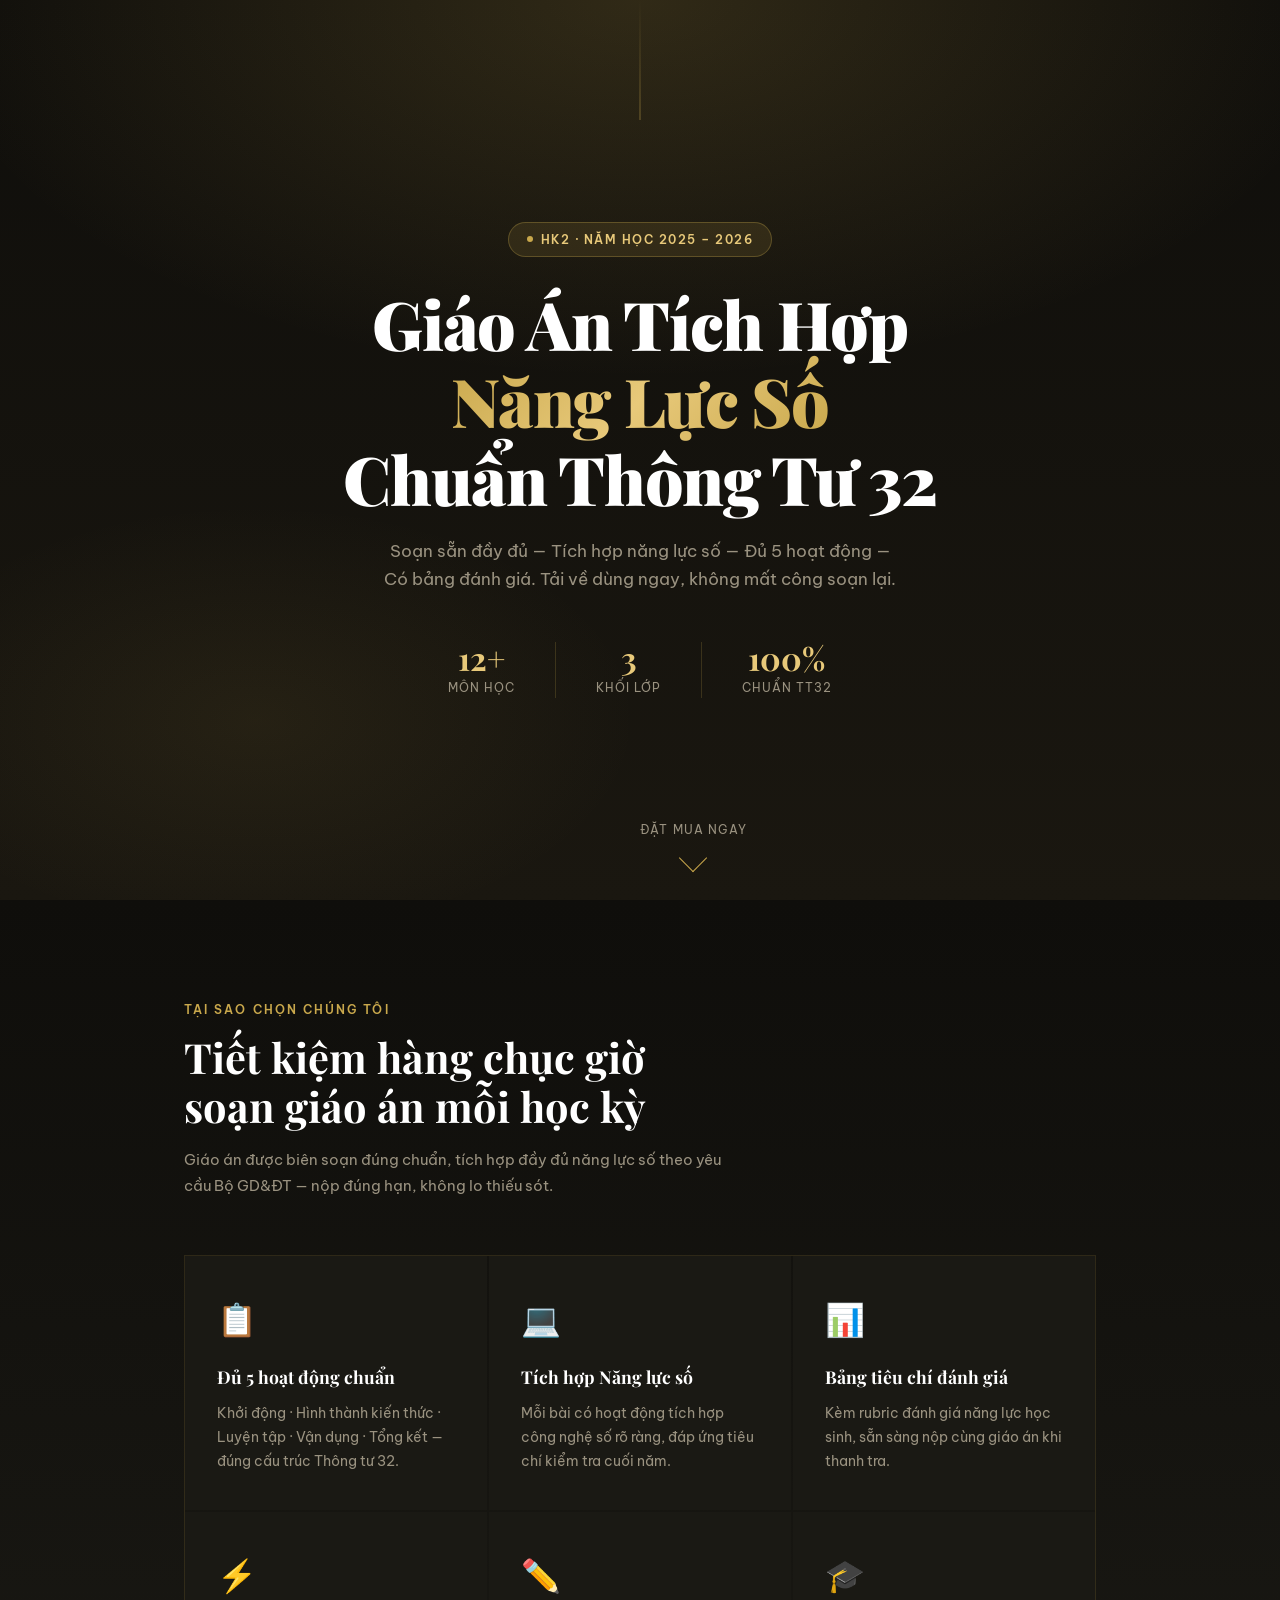
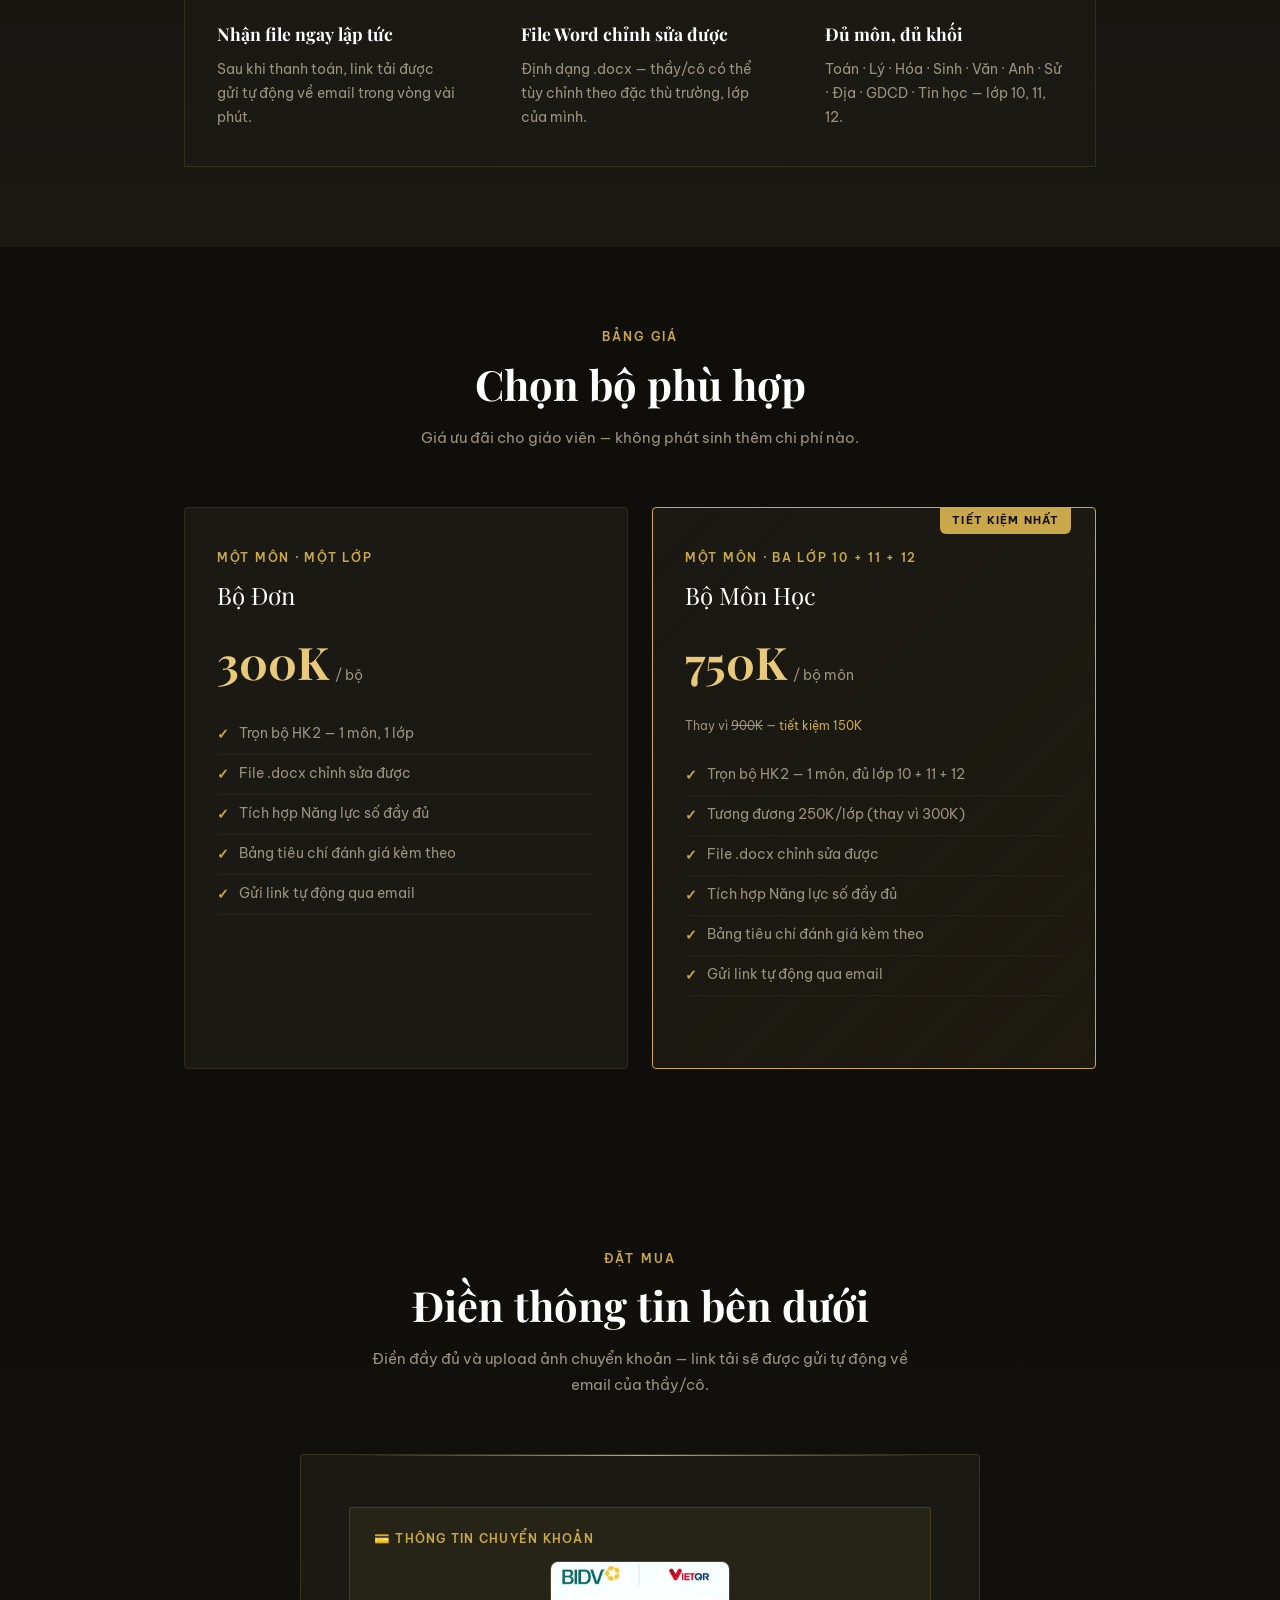
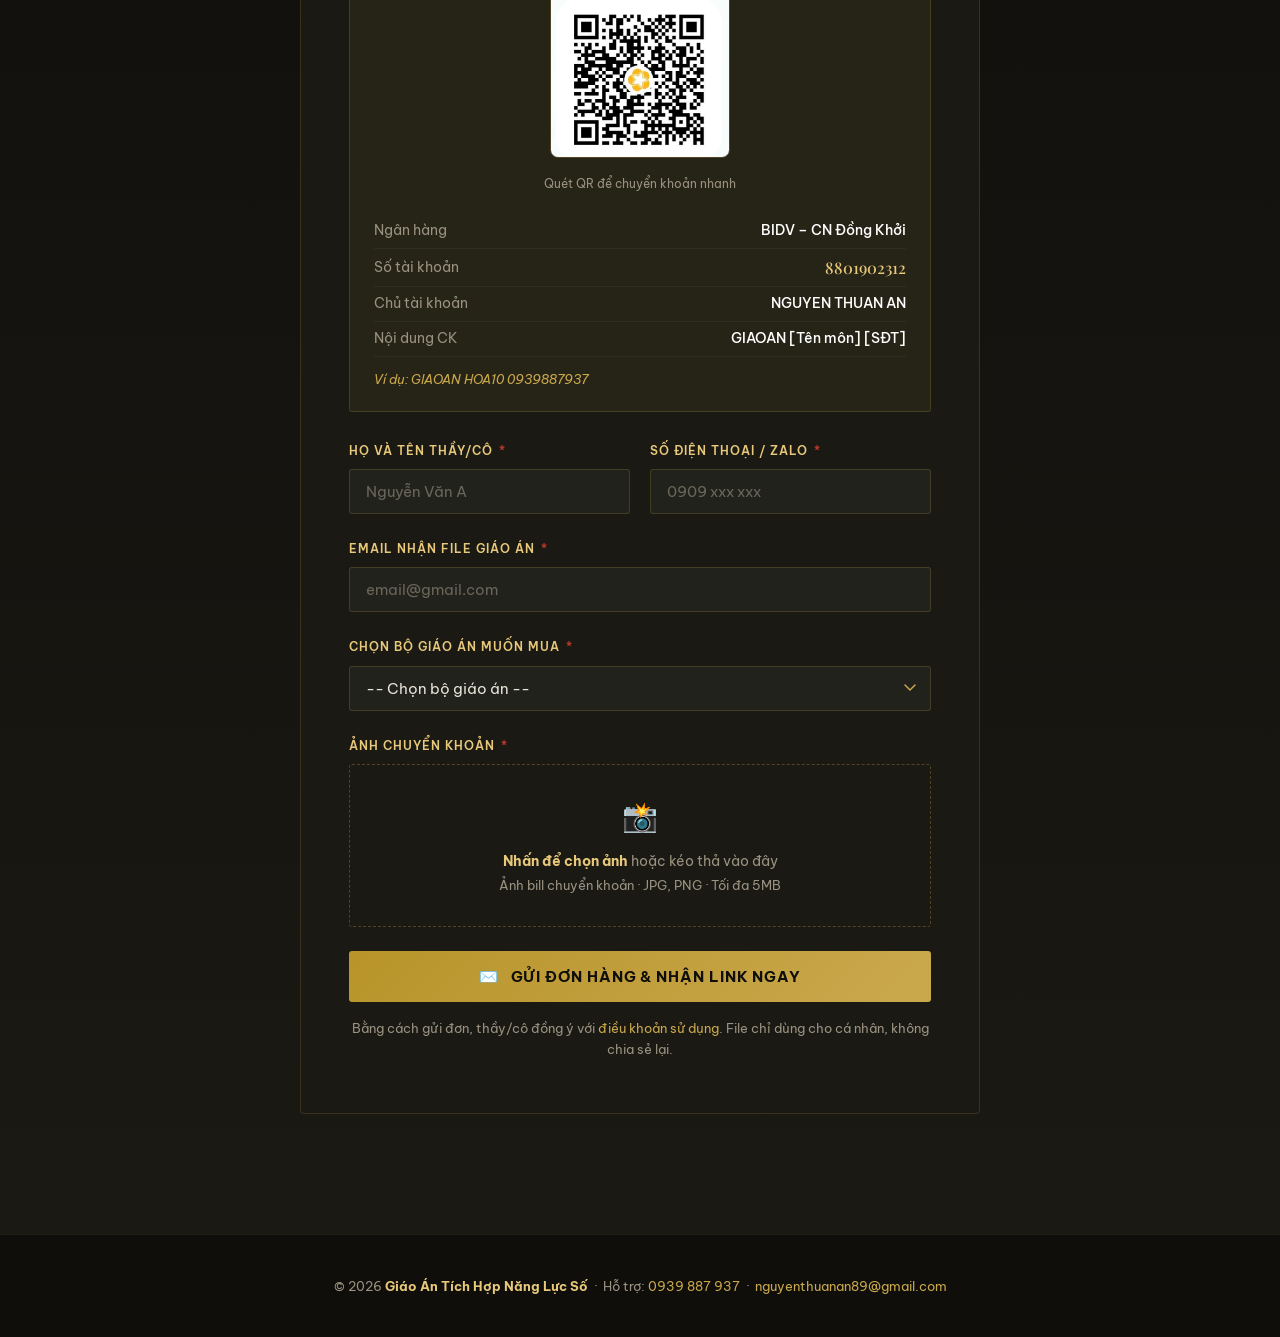
==== landing-giao-an.html @ 075bd404 "Add files via upload" ====
<!DOCTYPE html>
<html lang="vi">
<head>
<meta charset="UTF-8"/>
<meta name="viewport" content="width=device-width, initial-scale=1.0"/>
<title>Giáo Án Tích Hợp Năng Lực Số HK2 2025–2026</title>
<link href="https://fonts.googleapis.com/css2?family=Playfair+Display:wght@700;900&family=Be+Vietnam+Pro:wght@300;400;500;600&display=swap" rel="stylesheet"/>
<style>
  :root {
    --gold: #c9a84c;
    --gold-light: #e8c97a;
    --gold-pale: #f5e9c8;
    --dark: #0f0e0b;
    --dark2: #1a1914;
    --dark3: #242318;
    --text: #e8e4d8;
    --text-muted: #9a9280;
    --red: #c0392b;
    --green: #27ae60;
  }

  *, *::before, *::after { box-sizing: border-box; margin: 0; padding: 0; }

  html { scroll-behavior: smooth; }

  body {
    background: var(--dark);
    color: var(--text);
    font-family: 'Be Vietnam Pro', sans-serif;
    font-weight: 400;
    line-height: 1.7;
    overflow-x: hidden;
  }

  /* ── NOISE TEXTURE OVERLAY ── */
  body::before {
    content: '';
    position: fixed;
    inset: 0;
    background-image: url("data:image/svg+xml,%3Csvg viewBox='0 0 200 200' xmlns='http://www.w3.org/2000/svg'%3E%3Cfilter id='n'%3E%3CfeTurbulence type='fractalNoise' baseFrequency='0.9' numOctaves='4' stitchTiles='stitch'/%3E%3C/filter%3E%3Crect width='100%25' height='100%25' filter='url(%23n)' opacity='0.04'/%3E%3C/svg%3E");
    pointer-events: none;
    z-index: 0;
    opacity: 0.4;
  }

  /* ── HERO ── */
  .hero {
    position: relative;
    min-height: 100vh;
    display: flex;
    flex-direction: column;
    align-items: center;
    justify-content: center;
    text-align: center;
    padding: 80px 24px 60px;
    overflow: hidden;
  }

  .hero-bg {
    position: absolute;
    inset: 0;
    background:
      radial-gradient(ellipse 80% 60% at 50% 0%, rgba(201,168,76,0.18) 0%, transparent 70%),
      radial-gradient(ellipse 50% 40% at 20% 80%, rgba(201,168,76,0.08) 0%, transparent 60%),
      linear-gradient(180deg, #0f0e0b 0%, #1a1710 100%);
    z-index: 0;
  }

  .hero-deco {
    position: absolute;
    top: 0; left: 50%;
    transform: translateX(-50%);
    width: 1px;
    height: 120px;
    background: linear-gradient(180deg, transparent, var(--gold));
    opacity: 0.5;
  }

  .badge {
    position: relative;
    z-index: 1;
    display: inline-flex;
    align-items: center;
    gap: 8px;
    background: rgba(201,168,76,0.12);
    border: 1px solid rgba(201,168,76,0.3);
    border-radius: 100px;
    padding: 6px 18px;
    font-size: 0.78rem;
    font-weight: 600;
    letter-spacing: 0.12em;
    text-transform: uppercase;
    color: var(--gold-light);
    margin-bottom: 28px;
    animation: fadeUp 0.8s ease both;
  }

  .badge::before {
    content: '';
    width: 6px; height: 6px;
    background: var(--gold);
    border-radius: 50%;
    animation: pulse 2s infinite;
  }

  @keyframes pulse {
    0%,100% { opacity: 1; transform: scale(1); }
    50% { opacity: 0.4; transform: scale(1.4); }
  }

  .hero h1 {
    position: relative;
    z-index: 1;
    font-family: 'Playfair Display', serif;
    font-size: clamp(2.4rem, 6vw, 4.2rem);
    font-weight: 900;
    line-height: 1.15;
    letter-spacing: -0.02em;
    color: #fff;
    max-width: 780px;
    animation: fadeUp 0.8s 0.15s ease both;
  }

  .hero h1 span {
    background: linear-gradient(135deg, var(--gold) 0%, var(--gold-light) 50%, var(--gold) 100%);
    -webkit-background-clip: text;
    -webkit-text-fill-color: transparent;
    background-clip: text;
  }

  .hero-sub {
    position: relative;
    z-index: 1;
    font-size: 1.05rem;
    color: var(--text-muted);
    max-width: 520px;
    margin: 20px auto 0;
    animation: fadeUp 0.8s 0.3s ease both;
  }

  .hero-stats {
    position: relative;
    z-index: 1;
    display: flex;
    gap: 40px;
    margin-top: 48px;
    animation: fadeUp 0.8s 0.45s ease both;
  }

  .stat { text-align: center; }
  .stat-num {
    font-family: 'Playfair Display', serif;
    font-size: 2rem;
    font-weight: 700;
    color: var(--gold-light);
    line-height: 1;
  }
  .stat-label {
    font-size: 0.75rem;
    color: var(--text-muted);
    letter-spacing: 0.08em;
    text-transform: uppercase;
    margin-top: 4px;
  }

  .stat-divider {
    width: 1px;
    background: rgba(201,168,76,0.2);
    align-self: stretch;
  }

  .scroll-hint {
    position: absolute;
    z-index: 1;
    bottom: 32px;
    left: 50%;
    transform: translateX(-50%);
    display: flex;
    flex-direction: column;
    align-items: center;
    gap: 8px;
    color: var(--text-muted);
    font-size: 0.72rem;
    letter-spacing: 0.1em;
    text-transform: uppercase;
    animation: fadeUp 1s 0.9s ease both;
  }

  .scroll-arrow {
    width: 20px; height: 20px;
    border-right: 1px solid var(--gold);
    border-bottom: 1px solid var(--gold);
    transform: rotate(45deg);
    animation: bounce 1.5s infinite;
  }

  @keyframes bounce {
    0%,100% { transform: rotate(45deg) translateY(0); }
    50% { transform: rotate(45deg) translateY(5px); }
  }

  /* ── SECTION BASE ── */
  section { position: relative; z-index: 1; }

  .container {
    max-width: 960px;
    margin: 0 auto;
    padding: 0 24px;
  }

  .section-label {
    font-size: 0.72rem;
    font-weight: 600;
    letter-spacing: 0.18em;
    text-transform: uppercase;
    color: var(--gold);
    margin-bottom: 12px;
  }

  .section-title {
    font-family: 'Playfair Display', serif;
    font-size: clamp(1.8rem, 4vw, 2.6rem);
    font-weight: 700;
    line-height: 1.2;
    color: #fff;
    margin-bottom: 16px;
  }

  .section-desc {
    color: var(--text-muted);
    max-width: 540px;
    font-size: 0.95rem;
  }

  /* ── WHY ── */
  .why {
    padding: 100px 0 80px;
    background: linear-gradient(180deg, var(--dark) 0%, var(--dark2) 100%);
  }

  .why-grid {
    display: grid;
    grid-template-columns: repeat(auto-fit, minmax(260px, 1fr));
    gap: 2px;
    margin-top: 56px;
    border: 1px solid rgba(201,168,76,0.15);
  }

  .why-card {
    background: var(--dark2);
    padding: 36px 32px;
    transition: background 0.3s;
    position: relative;
    overflow: hidden;
  }

  .why-card::after {
    content: '';
    position: absolute;
    bottom: 0; left: 0; right: 0;
    height: 2px;
    background: linear-gradient(90deg, transparent, var(--gold), transparent);
    transform: scaleX(0);
    transition: transform 0.4s;
  }

  .why-card:hover { background: var(--dark3); }
  .why-card:hover::after { transform: scaleX(1); }

  .why-icon {
    font-size: 2rem;
    margin-bottom: 16px;
    display: block;
  }

  .why-card h3 {
    font-family: 'Playfair Display', serif;
    font-size: 1.1rem;
    color: #fff;
    margin-bottom: 10px;
  }

  .why-card p {
    font-size: 0.88rem;
    color: var(--text-muted);
    line-height: 1.7;
  }

  /* ── PRICING ── */
  .pricing {
    padding: 80px 0 100px;
  }

  .pricing-grid {
    display: grid;
    grid-template-columns: repeat(auto-fit, minmax(280px, 1fr));
    gap: 24px;
    margin-top: 56px;
  }

  .price-card {
    background: var(--dark2);
    border: 1px solid rgba(201,168,76,0.12);
    border-radius: 4px;
    padding: 40px 32px;
    position: relative;
    transition: transform 0.3s, border-color 0.3s;
  }

  .price-card:hover {
    transform: translateY(-6px);
    border-color: rgba(201,168,76,0.4);
  }

  .price-card.featured {
    border-color: var(--gold);
    background: linear-gradient(135deg, var(--dark2) 0%, rgba(201,168,76,0.08) 100%);
  }

  .featured-tag {
    position: absolute;
    top: -1px; right: 24px;
    background: var(--gold);
    color: var(--dark);
    font-size: 0.7rem;
    font-weight: 700;
    letter-spacing: 0.1em;
    text-transform: uppercase;
    padding: 4px 12px;
    border-radius: 0 0 6px 6px;
  }

  .price-subject {
    font-size: 0.72rem;
    font-weight: 600;
    letter-spacing: 0.15em;
    text-transform: uppercase;
    color: var(--gold);
    margin-bottom: 8px;
  }

  .price-name {
    font-family: 'Playfair Display', serif;
    font-size: 1.5rem;
    color: #fff;
    margin-bottom: 24px;
  }

  .price-amount {
    display: flex;
    align-items: baseline;
    gap: 6px;
    margin-bottom: 28px;
  }

  .price-num {
    font-family: 'Playfair Display', serif;
    font-size: 2.8rem;
    font-weight: 700;
    color: var(--gold-light);
    line-height: 1;
  }

  .price-unit {
    font-size: 0.85rem;
    color: var(--text-muted);
  }

  .price-features {
    list-style: none;
    margin-bottom: 32px;
  }

  .price-features li {
    display: flex;
    align-items: flex-start;
    gap: 10px;
    font-size: 0.88rem;
    color: var(--text-muted);
    padding: 7px 0;
    border-bottom: 1px solid rgba(255,255,255,0.04);
  }

  .price-features li::before {
    content: '✓';
    color: var(--gold);
    font-weight: 700;
    flex-shrink: 0;
    margin-top: 1px;
  }

  /* ── FORM SECTION ── */
  .form-section {
    padding: 80px 0 120px;
    background: linear-gradient(180deg, var(--dark) 0%, var(--dark2) 100%);
  }

  .form-wrap {
    max-width: 680px;
    margin: 56px auto 0;
    background: var(--dark2);
    border: 1px solid rgba(201,168,76,0.18);
    border-radius: 4px;
    padding: 52px 48px;
    position: relative;
  }

  .form-wrap::before {
    content: '';
    position: absolute;
    top: 0; left: 48px; right: 48px;
    height: 1px;
    background: linear-gradient(90deg, transparent, var(--gold), transparent);
  }

  .form-row {
    display: grid;
    grid-template-columns: 1fr 1fr;
    gap: 20px;
  }

  .form-group {
    margin-bottom: 24px;
  }

  .form-group.full { grid-column: 1 / -1; }

  label {
    display: block;
    font-size: 0.78rem;
    font-weight: 600;
    letter-spacing: 0.08em;
    text-transform: uppercase;
    color: var(--gold-light);
    margin-bottom: 8px;
  }

  label span {
    color: var(--red);
    margin-left: 2px;
  }

  input, select, textarea {
    width: 100%;
    background: rgba(255,255,255,0.04);
    border: 1px solid rgba(201,168,76,0.2);
    border-radius: 3px;
    padding: 12px 16px;
    color: var(--text);
    font-family: 'Be Vietnam Pro', sans-serif;
    font-size: 0.92rem;
    transition: border-color 0.25s, background 0.25s;
    outline: none;
    -webkit-appearance: none;
  }

  input:focus, select:focus, textarea:focus {
    border-color: var(--gold);
    background: rgba(201,168,76,0.05);
  }

  input::placeholder, textarea::placeholder {
    color: var(--text-muted);
    opacity: 0.6;
  }

  select {
    cursor: pointer;
    background-image: url("data:image/svg+xml,%3Csvg xmlns='http://www.w3.org/2000/svg' width='12' height='8' viewBox='0 0 12 8'%3E%3Cpath d='M1 1l5 5 5-5' stroke='%23c9a84c' stroke-width='1.5' fill='none' stroke-linecap='round'/%3E%3C/svg%3E");
    background-repeat: no-repeat;
    background-position: right 14px center;
    padding-right: 40px;
  }

  select option {
    background: var(--dark2);
    color: var(--text);
  }

  /* Upload area */
  .upload-area {
    border: 1px dashed rgba(201,168,76,0.3);
    border-radius: 3px;
    padding: 28px 20px;
    text-align: center;
    cursor: pointer;
    transition: border-color 0.25s, background 0.25s;
    position: relative;
  }

  .upload-area:hover {
    border-color: var(--gold);
    background: rgba(201,168,76,0.04);
  }

  .upload-area input[type="file"] {
    position: absolute;
    inset: 0;
    opacity: 0;
    cursor: pointer;
    width: 100%;
    height: 100%;
    border: none;
    padding: 0;
    background: none;
  }

  .upload-icon { font-size: 1.8rem; margin-bottom: 8px; }

  .upload-text {
    font-size: 0.88rem;
    color: var(--text-muted);
  }

  .upload-text strong { color: var(--gold-light); }

  #upload-preview {
    margin-top: 10px;
    font-size: 0.82rem;
    color: var(--green);
    display: none;
  }

  /* CK Info box */
  .ck-box {
    background: rgba(201,168,76,0.07);
    border: 1px solid rgba(201,168,76,0.2);
    border-radius: 3px;
    padding: 20px 24px;
    margin-bottom: 28px;
  }

  .ck-box-title {
    font-size: 0.78rem;
    font-weight: 600;
    letter-spacing: 0.1em;
    text-transform: uppercase;
    color: var(--gold);
    margin-bottom: 12px;
  }

  .ck-row {
    display: flex;
    justify-content: space-between;
    align-items: center;
    padding: 5px 0;
    border-bottom: 1px solid rgba(255,255,255,0.04);
    font-size: 0.88rem;
  }

  .ck-row:last-child { border-bottom: none; }
  .ck-key { color: var(--text-muted); }
  .ck-val { color: #fff; font-weight: 500; }
  .ck-val.highlight { color: var(--gold-light); font-family: 'Playfair Display', serif; font-size: 1rem; }

  /* Submit button */
  .btn-submit {
    width: 100%;
    background: linear-gradient(135deg, #b8942a 0%, var(--gold) 50%, #b8942a 100%);
    background-size: 200% auto;
    border: none;
    border-radius: 3px;
    padding: 16px 24px;
    color: var(--dark);
    font-family: 'Be Vietnam Pro', sans-serif;
    font-size: 0.95rem;
    font-weight: 700;
    letter-spacing: 0.06em;
    text-transform: uppercase;
    cursor: pointer;
    transition: background-position 0.4s, transform 0.2s, box-shadow 0.3s;
    position: relative;
    overflow: hidden;
  }

  .btn-submit:hover {
    background-position: right center;
    transform: translateY(-2px);
    box-shadow: 0 8px 32px rgba(201,168,76,0.35);
  }

  .btn-submit:active { transform: translateY(0); }

  .btn-submit:disabled {
    opacity: 0.6;
    cursor: not-allowed;
    transform: none;
  }

  /* Success state */
  .success-msg {
    display: none;
    text-align: center;
    padding: 40px 20px;
    animation: fadeUp 0.5s ease both;
  }

  .success-icon {
    font-size: 3rem;
    margin-bottom: 16px;
  }

  .success-msg h3 {
    font-family: 'Playfair Display', serif;
    font-size: 1.6rem;
    color: var(--gold-light);
    margin-bottom: 10px;
  }

  .success-msg p {
    color: var(--text-muted);
    font-size: 0.92rem;
  }

  /* Form note */
  .form-note {
    text-align: center;
    font-size: 0.8rem;
    color: var(--text-muted);
    margin-top: 16px;
  }

  .form-note a { color: var(--gold); text-decoration: none; }

  /* Error */
  .field-error {
    font-size: 0.78rem;
    color: #e74c3c;
    margin-top: 5px;
    display: none;
  }

  /* ── FOOTER ── */
  footer {
    border-top: 1px solid rgba(201,168,76,0.1);
    padding: 40px 24px;
    text-align: center;
    color: var(--text-muted);
    font-size: 0.82rem;
  }

  footer a { color: var(--gold); text-decoration: none; }

  /* ── ANIMATIONS ── */
  @keyframes fadeUp {
    from { opacity: 0; transform: translateY(24px); }
    to   { opacity: 1; transform: translateY(0); }
  }

  .reveal {
    opacity: 0;
    transform: translateY(30px);
    transition: opacity 0.7s ease, transform 0.7s ease;
  }

  .reveal.visible {
    opacity: 1;
    transform: translateY(0);
  }

  /* ── RESPONSIVE ── */
  @media (max-width: 600px) {
    .form-wrap { padding: 36px 24px; }
    .form-row { grid-template-columns: 1fr; }
    .hero-stats { gap: 24px; }
    .stat-num { font-size: 1.5rem; }
  }
</style>
</head>
<body>

<!-- HERO -->
<section class="hero">
  <div class="hero-bg"></div>
  <div class="hero-deco"></div>

  <div class="badge">HK2 · Năm học 2025 – 2026</div>

  <h1>Giáo Án Tích Hợp<br/><span>Năng Lực Số</span><br/>Chuẩn Thông Tư 32</h1>

  <p class="hero-sub">Soạn sẵn đầy đủ — Tích hợp năng lực số — Đủ 5 hoạt động — Có bảng đánh giá. Tải về dùng ngay, không mất công soạn lại.</p>

  <div class="hero-stats">
    <div class="stat">
      <div class="stat-num">12+</div>
      <div class="stat-label">Môn học</div>
    </div>
    <div class="stat-divider"></div>
    <div class="stat">
      <div class="stat-num">3</div>
      <div class="stat-label">Khối lớp</div>
    </div>
    <div class="stat-divider"></div>
    <div class="stat">
      <div class="stat-num">100%</div>
      <div class="stat-label">Chuẩn TT32</div>
    </div>
  </div>

  <div class="scroll-hint">
    Đặt mua ngay
    <div class="scroll-arrow"></div>
  </div>
</section>

<!-- WHY -->
<section class="why">
  <div class="container">
    <div class="reveal">
      <div class="section-label">Tại sao chọn chúng tôi</div>
      <h2 class="section-title">Tiết kiệm hàng chục giờ<br/>soạn giáo án mỗi học kỳ</h2>
      <p class="section-desc">Giáo án được biên soạn đúng chuẩn, tích hợp đầy đủ năng lực số theo yêu cầu Bộ GD&ĐT — nộp đúng hạn, không lo thiếu sót.</p>
    </div>

    <div class="why-grid reveal">
      <div class="why-card">
        <span class="why-icon">📋</span>
        <h3>Đủ 5 hoạt động chuẩn</h3>
        <p>Khởi động · Hình thành kiến thức · Luyện tập · Vận dụng · Tổng kết — đúng cấu trúc Thông tư 32.</p>
      </div>
      <div class="why-card">
        <span class="why-icon">💻</span>
        <h3>Tích hợp Năng lực số</h3>
        <p>Mỗi bài có hoạt động tích hợp công nghệ số rõ ràng, đáp ứng tiêu chí kiểm tra cuối năm.</p>
      </div>
      <div class="why-card">
        <span class="why-icon">📊</span>
        <h3>Bảng tiêu chí đánh giá</h3>
        <p>Kèm rubric đánh giá năng lực học sinh, sẵn sàng nộp cùng giáo án khi thanh tra.</p>
      </div>
      <div class="why-card">
        <span class="why-icon">⚡</span>
        <h3>Nhận file ngay lập tức</h3>
        <p>Sau khi thanh toán, link tải được gửi tự động về email trong vòng vài phút.</p>
      </div>
      <div class="why-card">
        <span class="why-icon">✏️</span>
        <h3>File Word chỉnh sửa được</h3>
        <p>Định dạng .docx — thầy/cô có thể tùy chỉnh theo đặc thù trường, lớp của mình.</p>
      </div>
      <div class="why-card">
        <span class="why-icon">🎓</span>
        <h3>Đủ môn, đủ khối</h3>
        <p>Toán · Lý · Hóa · Sinh · Văn · Anh · Sử · Địa · GDCD · Tin học — lớp 10, 11, 12.</p>
      </div>
    </div>
  </div>
</section>

<!-- PRICING -->
<section class="pricing">
  <div class="container">
    <div class="reveal" style="text-align:center">
      <div class="section-label">Bảng giá</div>
      <h2 class="section-title">Chọn bộ phù hợp</h2>
      <p class="section-desc" style="margin:0 auto">Giá ưu đãi cho giáo viên — không phát sinh thêm chi phí nào.</p>
    </div>

    <div class="pricing-grid reveal">
      <div class="price-card">
        <div class="price-subject">Một môn · Một lớp</div>
        <div class="price-name">Bộ Đơn</div>
        <div class="price-amount">
          <div class="price-num">300K</div>
          <div class="price-unit">/ bộ</div>
        </div>
        <ul class="price-features">
          <li>Trọn bộ HK2 — 1 môn, 1 lớp</li>
          <li>File .docx chỉnh sửa được</li>
          <li>Tích hợp Năng lực số đầy đủ</li>
          <li>Bảng tiêu chí đánh giá kèm theo</li>
          <li>Gửi link tự động qua email</li>
        </ul>
      </div>

      <div class="price-card featured">
        <div class="featured-tag">Tiết kiệm nhất</div>
        <div class="price-subject">Một môn · Ba lớp 10 + 11 + 12</div>
        <div class="price-name">Bộ Môn Học</div>
        <div class="price-amount">
          <div class="price-num">750K</div>
          <div class="price-unit">/ bộ môn</div>
        </div>
        <div style="font-size:0.78rem; color:var(--text-muted); margin-bottom:20px;">
          Thay vì <s style="color:var(--text-muted)">900K</s> — <span style="color:var(--gold)">tiết kiệm 150K</span>
        </div>
        <ul class="price-features">
          <li>Trọn bộ HK2 — 1 môn, đủ lớp 10 + 11 + 12</li>
          <li>Tương đương 250K/lớp (thay vì 300K)</li>
          <li>File .docx chỉnh sửa được</li>
          <li>Tích hợp Năng lực số đầy đủ</li>
          <li>Bảng tiêu chí đánh giá kèm theo</li>
          <li>Gửi link tự động qua email</li>
        </ul>
      </div>
    </div>
  </div>
</section>

<!-- FORM -->
<section class="form-section" id="dat-mua">
  <div class="container">
    <div class="reveal" style="text-align:center">
      <div class="section-label">Đặt mua</div>
      <h2 class="section-title">Điền thông tin bên dưới</h2>
      <p class="section-desc" style="margin:0 auto">Điền đầy đủ và upload ảnh chuyển khoản — link tải sẽ được gửi tự động về email của thầy/cô.</p>
    </div>

    <div class="form-wrap reveal">

      <!-- Thông tin CK -->
      <div class="ck-box">
        <div class="ck-box-title">💳 Thông tin chuyển khoản</div>

        <!-- QR Code -->
        <div style="text-align:center; margin-bottom:20px;">
          <img src="TAI_KHOAN_NH.jpg" alt="QR Code BIDV - NGUYEN THUAN AN"
               style="width:180px; height:auto; border-radius:8px; border:1px solid rgba(201,168,76,0.25);"/>
          <div style="font-size:0.75rem; color:var(--text-muted); margin-top:8px;">Quét QR để chuyển khoản nhanh</div>
        </div>

        <div class="ck-row">
          <span class="ck-key">Ngân hàng</span>
          <span class="ck-val">BIDV – CN Đồng Khởi</span>
        </div>
        <div class="ck-row">
          <span class="ck-key">Số tài khoản</span>
          <span class="ck-val highlight">8801902312</span>
        </div>
        <div class="ck-row">
          <span class="ck-key">Chủ tài khoản</span>
          <span class="ck-val">NGUYEN THUAN AN</span>
        </div>
        <div class="ck-row">
          <span class="ck-key">Nội dung CK</span>
          <span class="ck-val">GIAOAN [Tên môn] [SĐT]</span>
        </div>
        <div style="margin-top:12px; font-size:0.8rem; color:var(--gold); font-style:italic;">
          Ví dụ: GIAOAN HOA10 0939887937
        </div>
      </div>

      <!-- Form -->
      <form id="order-form" novalidate>

        <div class="form-row">
          <div class="form-group">
            <label>Họ và tên thầy/cô <span>*</span></label>
            <input type="text" id="f-name" placeholder="Nguyễn Văn A" required/>
            <div class="field-error" id="err-name">Vui lòng nhập họ tên</div>
          </div>
          <div class="form-group">
            <label>Số điện thoại / Zalo <span>*</span></label>
            <input type="tel" id="f-phone" placeholder="0909 xxx xxx" required/>
            <div class="field-error" id="err-phone">Vui lòng nhập số điện thoại</div>
          </div>
        </div>

        <div class="form-group">
          <label>Email nhận file giáo án <span>*</span></label>
          <input type="email" id="f-email" placeholder="email@gmail.com" required/>
          <div class="field-error" id="err-email">Vui lòng nhập email hợp lệ</div>
        </div>

        <div class="form-group">
          <label>Chọn bộ giáo án muốn mua <span>*</span></label>
          <select id="f-subject" required>
            <option value="">-- Chọn bộ giáo án --</option>
            <optgroup label="🔢 Toán">
              <option>Giáo án Toán 10 HK2</option>
              <option>Giáo án Toán 11 HK2</option>
              <option>Giáo án Toán 12 HK2</option>
            </optgroup>
            <optgroup label="⚗️ Hóa học">
              <option>Giáo án Hoá 10 HK2</option>
              <option>Giáo án Hoá 11 HK2</option>
              <option>Giáo án Hoá 12 HK2</option>
            </optgroup>
            <optgroup label="⚡ Vật Lý">
              <option>Giáo án Lý 10 HK2</option>
              <option>Giáo án Lý 11 HK2</option>
              <option>Giáo án Lý 12 HK2</option>
            </optgroup>
            <optgroup label="🌿 Sinh học">
              <option>Giáo án Sinh 10 HK2</option>
              <option>Giáo án Sinh 11 HK2</option>
              <option>Giáo án Sinh 12 HK2</option>
            </optgroup>
            
            
            
          </select>
          <div class="field-error" id="err-subject">Vui lòng chọn bộ giáo án</div>
        </div>

        <div class="form-group">
          <label>Ảnh chuyển khoản <span>*</span></label>
          <div class="upload-area" id="upload-area" onclick="document.getElementById('f-ck').click()">
            <input type="file" id="f-ck" accept="image/*" style="display:none"/>
            <div id="upload-idle">
              <div class="upload-icon">📸</div>
              <div class="upload-text"><strong>Nhấn để chọn ảnh</strong> hoặc kéo thả vào đây<br/><span style="font-size:0.8rem">Ảnh bill chuyển khoản · JPG, PNG · Tối đa 5MB</span></div>
            </div>
            <div id="upload-loading" style="display:none">
              <div style="font-size:1.6rem; margin-bottom:8px">⏳</div>
              <div style="font-size:0.88rem; color:var(--gold-light)">Đang tải ảnh lên...</div>
            </div>
            <div id="upload-done" style="display:none">
              <div style="font-size:1.6rem; margin-bottom:8px">✅</div>
              <div style="font-size:0.88rem; color:#27ae60; font-weight:600">Ảnh đã tải lên thành công!</div>
              <div id="upload-filename" style="font-size:0.78rem; color:var(--text-muted); margin-top:4px"></div>
              <img id="upload-thumb" src="" alt="" style="margin-top:10px; max-height:80px; border-radius:4px; border:1px solid rgba(201,168,76,0.3);"/>
            </div>
          </div>
          <input type="hidden" id="f-ck-url"/>
          <div class="field-error" id="err-ck">Vui lòng upload ảnh chuyển khoản</div>
        </div>

        <button type="submit" class="btn-submit" id="btn-submit">
          ✉️ &nbsp; Gửi đơn hàng & nhận link ngay
        </button>

      </form>

      <!-- Success -->
      <div class="success-msg" id="success-msg">
        <div class="success-icon">✅</div>
        <h3>Đơn hàng đã được ghi nhận!</h3>
        <p>Chúng tôi sẽ xác nhận thanh toán và gửi link tải về email của thầy/cô trong thời gian sớm nhất.<br/><br/>
        Nếu cần hỗ trợ, vui lòng liên hệ Zalo: <strong style="color:var(--gold-light)">0939 887 937</strong></p>
      </div>

      <p class="form-note">Bằng cách gửi đơn, thầy/cô đồng ý với <a href="#">điều khoản sử dụng</a>. File chỉ dùng cho cá nhân, không chia sẻ lại.</p>
    </div>
  </div>
</section>

<!-- FOOTER -->
<footer>
  <p>© 2026 <strong style="color:var(--gold-light)">Giáo Án Tích Hợp Năng Lực Số</strong> &nbsp;·&nbsp; Hỗ trợ: <a href="tel:0939887937">0939 887 937</a> &nbsp;·&nbsp; <a href="mailto:nguyenthuanan89@gmail.com">nguyenthuanan89@gmail.com</a></p>
</footer>

<script>
// ══════════════════════════════════════════════════
//  CẤU HÌNH - ĐIỀN VÀO ĐÂY
// ══════════════════════════════════════════════════

// 1. Đăng ký cloudinary.com (miễn phí) → lấy Cloud Name
const CLOUDINARY_CLOUD_NAME = "dvpazgx0y";   // ← Thay vào đây

// 2. Vào Settings → Upload → Upload Presets → Add preset
//    Đặt tên preset, chọn "Unsigned" → Save → copy tên vào đây
const CLOUDINARY_PRESET     = "giao_an_ck";           // ← Tên preset bạn đặt

// 3. Google Form
const FORM_ACTION = "https://docs.google.com/forms/d/e/1FAIpQLScSRwbGZN28VPH6BBUcTDwh7TGRe6EQT44J_T_CeNq9-nYiyQ/formResponse";
const ENTRY = {
  name:    "entry.2052112983",
  email:   "entry.1372176837",
  phone:   "entry.877288516",
  subject: "entry.65958906",
  xacnhan: "entry.2003193280",  // ← Trường text nhận link ảnh Cloudinary
};

// ══════════════════════════════════════════════════
//  REVEAL ON SCROLL
// ══════════════════════════════════════════════════
const reveals = document.querySelectorAll('.reveal');
const io = new IntersectionObserver((entries) => {
  entries.forEach((e, i) => {
    if (e.isIntersecting) {
      setTimeout(() => e.target.classList.add('visible'), i * 80);
      io.unobserve(e.target);
    }
  });
}, { threshold: 0.1 });
reveals.forEach(r => io.observe(r));

// ══════════════════════════════════════════════════
//  UPLOAD ẢNH LÊN CLOUDINARY
// ══════════════════════════════════════════════════

let uploadedImageUrl = "";

async function uploadToCloudinary(file) {
  const area     = document.getElementById('upload-area');
  const idle     = document.getElementById('upload-idle');
  const loading  = document.getElementById('upload-loading');
  const done     = document.getElementById('upload-done');
  const thumb    = document.getElementById('upload-thumb');
  const filename = document.getElementById('upload-filename');

  // Kiểm tra dung lượng
  if (file.size > 5 * 1024 * 1024) {
    alert('Ảnh quá lớn! Vui lòng chọn ảnh dưới 5MB.');
    return;
  }

  // Hiện trạng thái loading
  idle.style.display    = 'none';
  done.style.display    = 'none';
  loading.style.display = 'block';
  area.style.borderColor = 'var(--gold)';
  area.style.borderStyle = 'solid';

  try {
    const formData = new FormData();
    formData.append('file', file);
    formData.append('upload_preset', CLOUDINARY_PRESET);
    formData.append('folder', 'giao_an_ck');

    const res = await fetch(
      `https://api.cloudinary.com/v1_1/${CLOUDINARY_CLOUD_NAME}/image/upload`,
      { method: 'POST', body: formData }
    );

    if (!res.ok) throw new Error('Upload thất bại');

    const data = await res.json();
    uploadedImageUrl = data.secure_url;
    document.getElementById('f-ck-url').value = uploadedImageUrl;

    // Hiện trạng thái thành công
    loading.style.display = 'none';
    done.style.display    = 'block';
    thumb.src             = uploadedImageUrl;
    filename.textContent  = file.name;
    area.style.borderColor = '#27ae60';
    document.getElementById('err-ck').style.display = 'none';

  } catch (err) {
    loading.style.display = 'none';
    idle.style.display    = 'block';
    area.style.borderColor = '#e74c3c';
    alert('Upload thất bại! Kiểm tra lại Cloud Name và Preset trong file HTML.\nLỗi: ' + err.message);
  }
}

// Chọn file qua click
document.getElementById('f-ck').addEventListener('change', function() {
  if (this.files && this.files[0]) uploadToCloudinary(this.files[0]);
});

// Drag & drop
const uploadArea = document.getElementById('upload-area');
uploadArea.addEventListener('dragover', (e) => {
  e.preventDefault();
  uploadArea.style.borderColor = 'var(--gold)';
  uploadArea.style.background  = 'rgba(201,168,76,0.08)';
});
uploadArea.addEventListener('dragleave', () => {
  uploadArea.style.borderColor = uploadedImageUrl ? '#27ae60' : 'rgba(201,168,76,0.3)';
  uploadArea.style.background  = '';
});
uploadArea.addEventListener('drop', (e) => {
  e.preventDefault();
  uploadArea.style.background = '';
  const file = e.dataTransfer.files[0];
  if (file && file.type.startsWith('image/')) {
    uploadToCloudinary(file);
  } else {
    alert('Vui lòng chọn file ảnh (JPG, PNG)');
  }
});

// ══════════════════════════════════════════════════
//  SUBMIT FORM → GOOGLE FORM
// ══════════════════════════════════════════════════

document.getElementById('order-form').addEventListener('submit', async function(ev) {
  ev.preventDefault();

  const name    = document.getElementById('f-name').value.trim();
  const email   = document.getElementById('f-email').value.trim();
  const phone   = document.getElementById('f-phone').value.trim();
  const subject = document.getElementById('f-subject').value;

  let valid = true;
  const setErr = (errId, cond) => {
    document.getElementById(errId).style.display = cond ? 'none' : 'block';
    if (!cond) valid = false;
  };

  setErr('err-name',    name.length > 1);
  setErr('err-email',   /^[^\s@]+@[^\s@]+\.[^\s@]+$/.test(email));
  setErr('err-phone',   phone.length >= 9);
  setErr('err-subject', subject !== '');
  setErr('err-ck',      uploadedImageUrl.length > 0);

  if (!valid) return;

  const btn = document.getElementById('btn-submit');
  btn.disabled    = true;
  btn.textContent = '⏳  Đang gửi đơn...';

  try {
    const body = new FormData();
    body.append(ENTRY.name,    name);
    body.append(ENTRY.email,   email);
    body.append(ENTRY.phone,   phone);
    body.append(ENTRY.subject, subject);
    body.append(ENTRY.xacnhan, uploadedImageUrl);  // Link ảnh Cloudinary

    await fetch(FORM_ACTION, { method: 'POST', body, mode: 'no-cors' });

    document.getElementById('order-form').style.display  = 'none';
    document.getElementById('success-msg').style.display = 'block';

  } catch(err) {
    btn.disabled    = false;
    btn.textContent = '✉️  Gửi đơn hàng & nhận link ngay';
    alert('Có lỗi xảy ra. Vui lòng thử lại hoặc liên hệ Zalo.');
  }
});
</script>
</body>
</html>
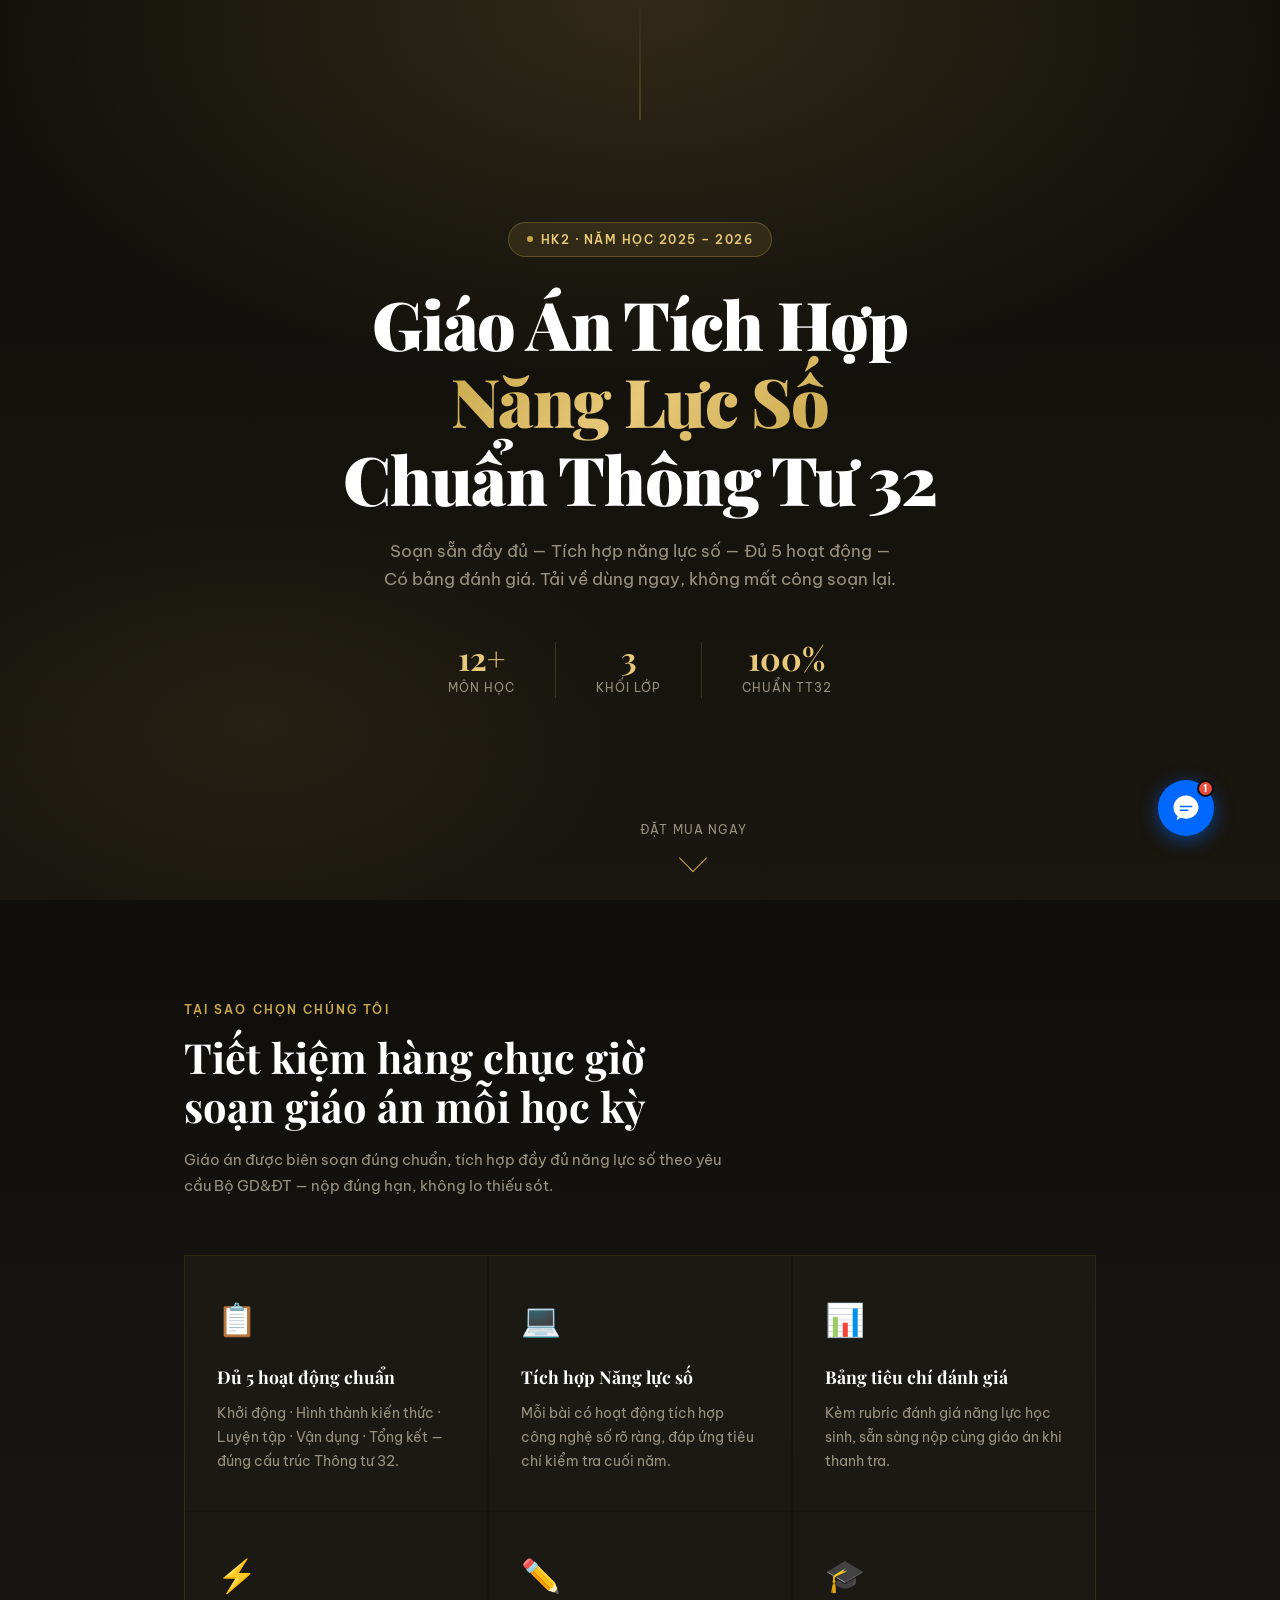
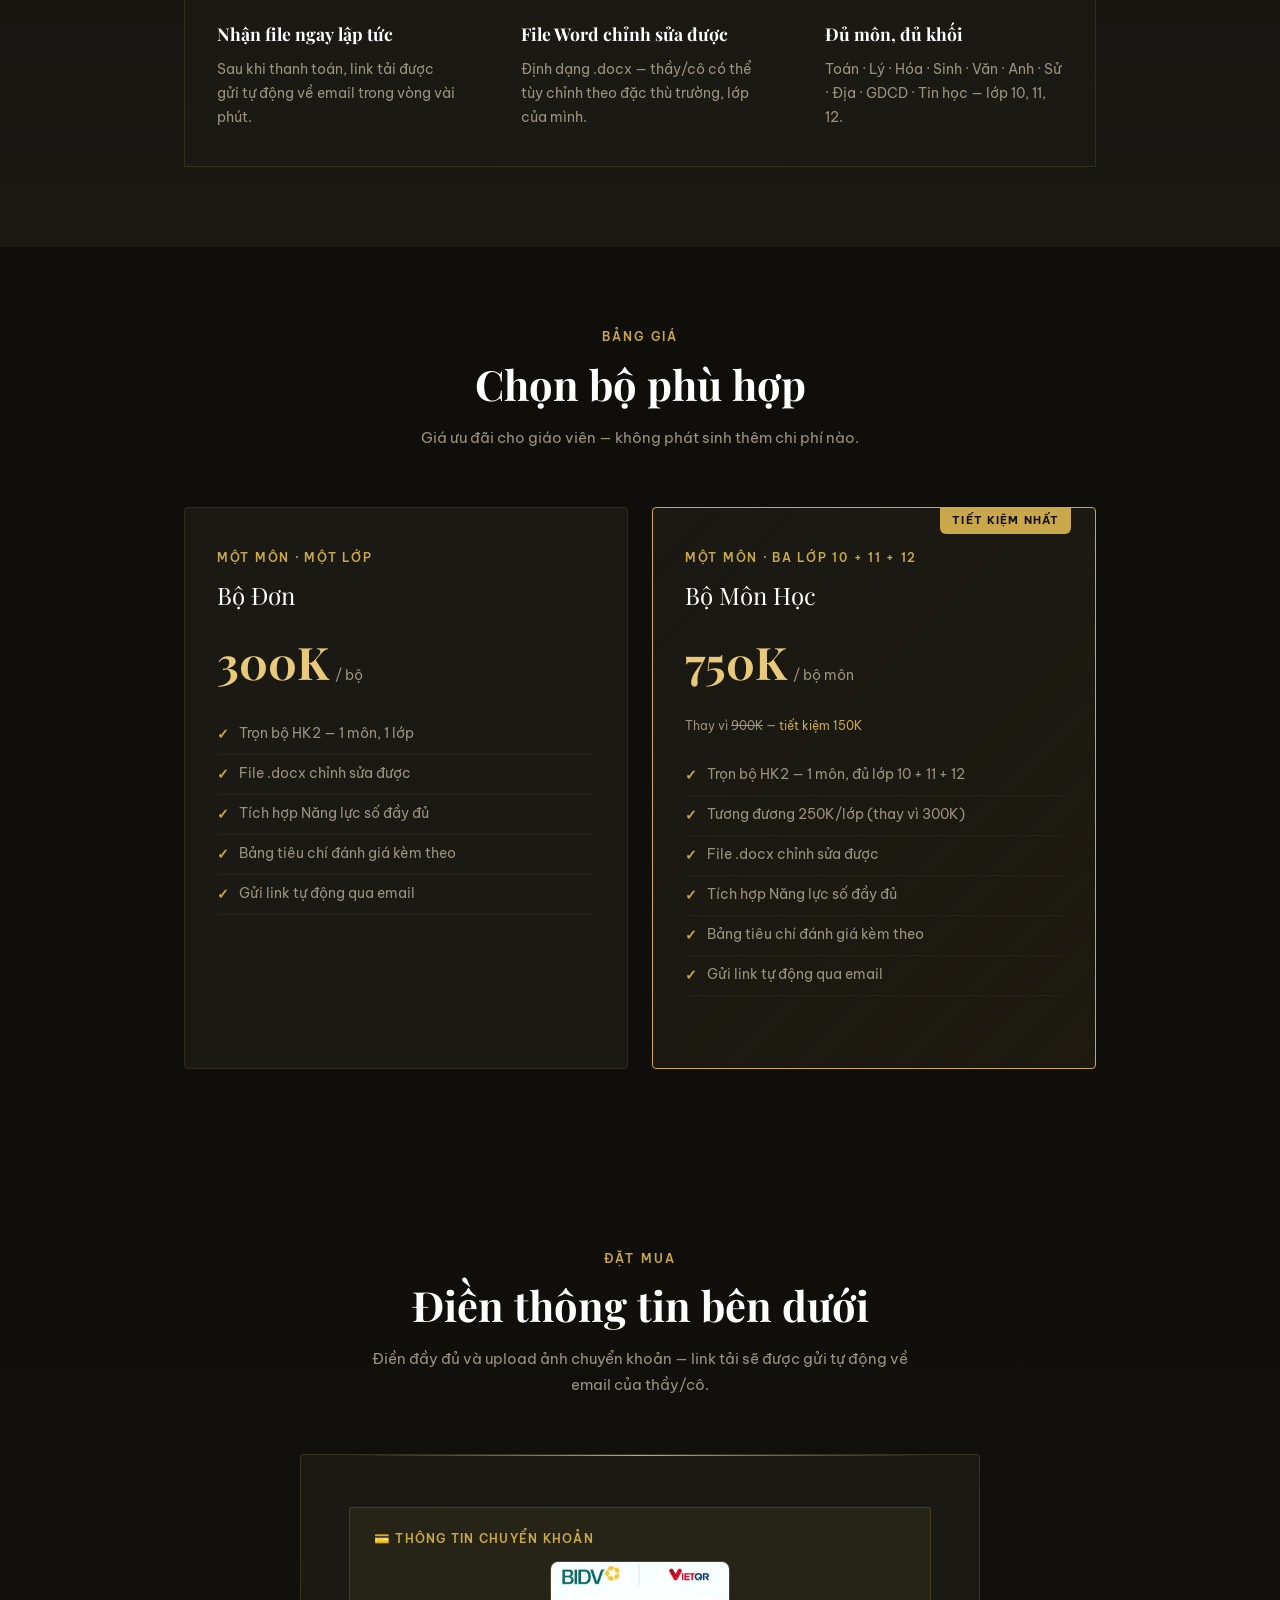
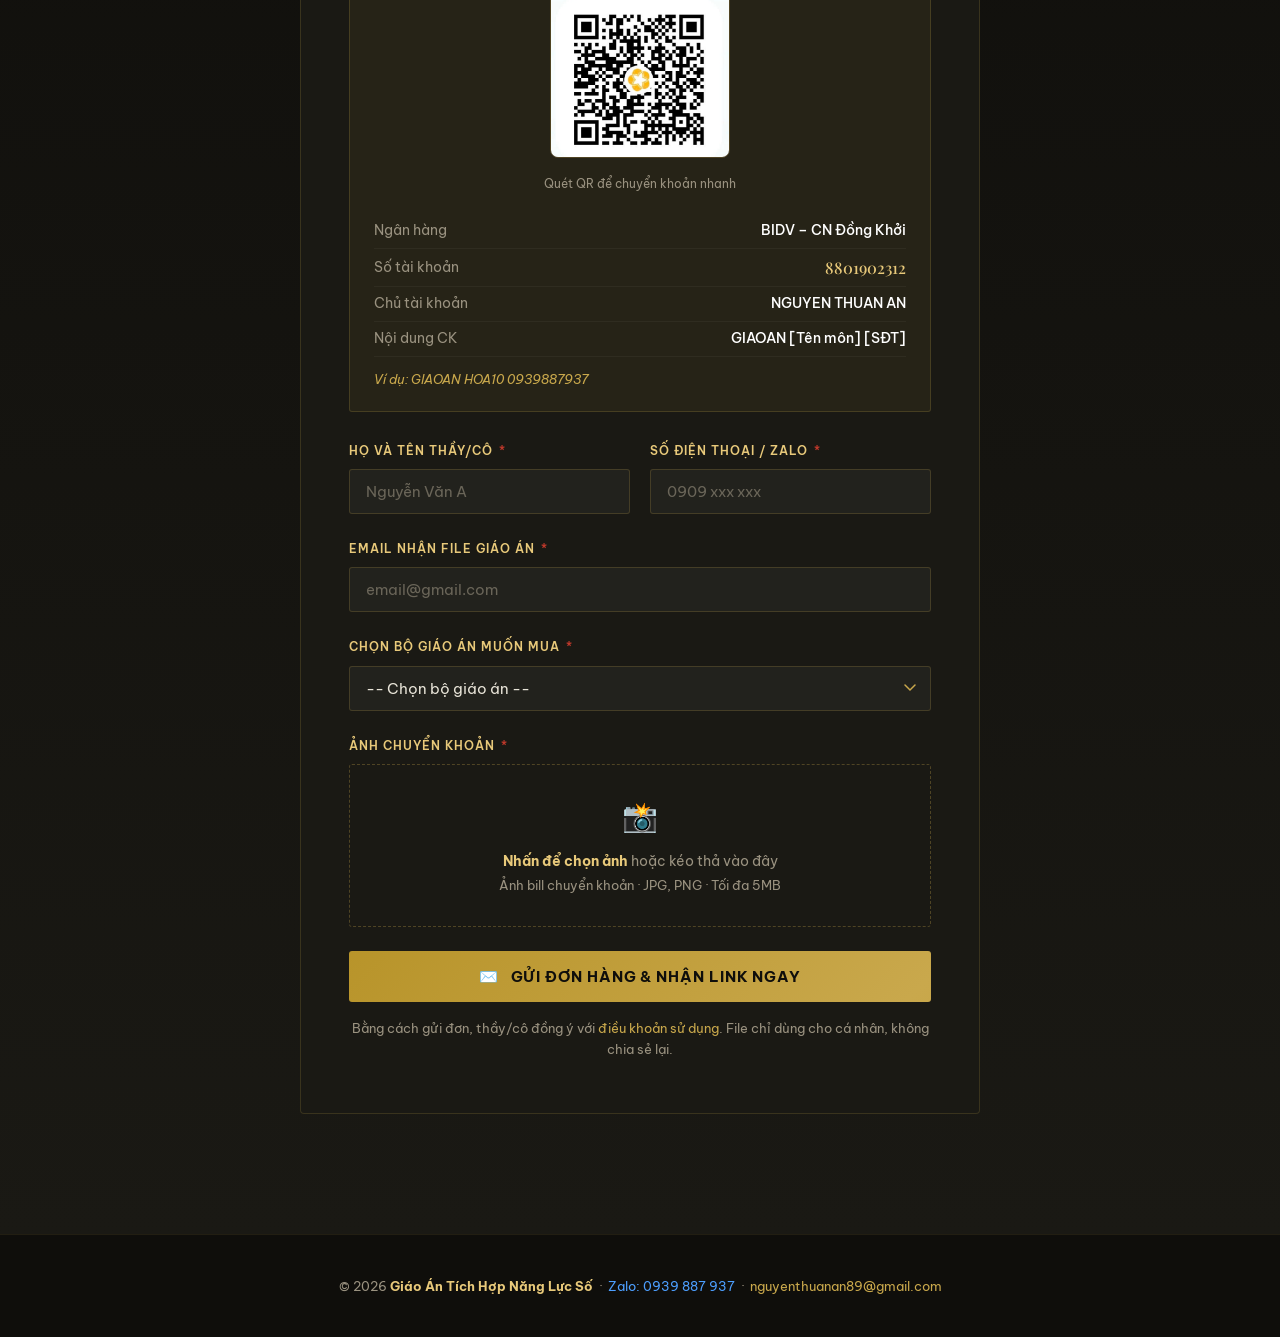
==== commit 06e4e12d: "Add files via upload" ====
--- a/landing-giao-an.html
+++ b/landing-giao-an.html
@@ -646,6 +646,86 @@
     from { opacity: 0; transform: translateY(24px); }
     to   { opacity: 1; transform: translateY(0); }
   }
+
+  /* ── ZALO FLOAT ── */
+  #zalo-float {
+    position: fixed;
+    bottom: 28px;
+    right: 24px;
+    z-index: 9999;
+    display: flex;
+    flex-direction: column;
+    align-items: center;
+    gap: 6px;
+  }
+  #zalo-btn {
+    width: 56px; height: 56px;
+    background: #0068ff;
+    border-radius: 50%;
+    display: flex;
+    align-items: center;
+    justify-content: center;
+    text-decoration: none;
+    box-shadow: 0 4px 18px rgba(0,104,255,0.55);
+    transition: transform 0.25s, box-shadow 0.25s;
+    animation: zalo-ring 2.5s infinite;
+    position: relative;
+  }
+  #zalo-btn:hover {
+    transform: scale(1.1);
+    box-shadow: 0 6px 26px rgba(0,104,255,0.75);
+  }
+  #zalo-btn svg { width: 30px; height: 30px; }
+  @keyframes zalo-ring {
+    0%   { box-shadow: 0 0 0 0   rgba(0,104,255,0.55); }
+    70%  { box-shadow: 0 0 0 14px rgba(0,104,255,0);   }
+    100% { box-shadow: 0 0 0 0   rgba(0,104,255,0);    }
+  }
+  #zalo-badge {
+    position: absolute;
+    top: 0; right: 0;
+    width: 17px; height: 17px;
+    background: #e74c3c;
+    border: 2px solid var(--dark);
+    border-radius: 50%;
+    font-size: 0.6rem;
+    font-weight: 700;
+    color: #fff;
+    display: flex; align-items: center; justify-content: center;
+  }
+  #zalo-label {
+    background: rgba(10,10,10,0.88);
+    border: 1px solid rgba(0,104,255,0.35);
+    color: #fff;
+    font-size: 0.72rem;
+    font-weight: 500;
+    padding: 4px 11px;
+    border-radius: 100px;
+    white-space: nowrap;
+    opacity: 0;
+    transform: translateY(4px);
+    transition: opacity 0.2s, transform 0.2s;
+    pointer-events: none;
+  }
+  #zalo-float:hover #zalo-label { opacity: 1; transform: translateY(0); }
+
+  /* ── ZALO SUCCESS BTN ── */
+  .btn-zalo {
+    display: inline-flex;
+    align-items: center;
+    gap: 9px;
+    background: #0068ff;
+    color: #fff;
+    text-decoration: none;
+    padding: 11px 22px;
+    border-radius: 100px;
+    font-size: 0.88rem;
+    font-weight: 600;
+    margin-top: 18px;
+    transition: background 0.2s, transform 0.2s;
+  }
+  .btn-zalo:hover { background: #0055cc; transform: translateY(-2px); }
+  .btn-zalo svg { width: 20px; height: 20px; flex-shrink: 0; }
 
   .reveal {
     opacity: 0;
@@ -926,8 +1006,11 @@
       <div class="success-msg" id="success-msg">
         <div class="success-icon">✅</div>
         <h3>Đơn hàng đã được ghi nhận!</h3>
-        <p>Chúng tôi sẽ xác nhận thanh toán và gửi link tải về email của thầy/cô trong thời gian sớm nhất.<br/><br/>
-        Nếu cần hỗ trợ, vui lòng liên hệ Zalo: <strong style="color:var(--gold-light)">0939 887 937</strong></p>
+        <p>Chúng tôi sẽ xác nhận thanh toán và gửi link tải về email của thầy/cô trong thời gian sớm nhất.</p>
+        <a href="https://zalo.me/0939887937" target="_blank" class="btn-zalo">
+          <svg viewBox="0 0 48 48" fill="none" xmlns="http://www.w3.org/2000/svg"><rect width="48" height="48" rx="24" fill="#0068FF"/><path d="M24 10C16.268 10 10 15.82 10 23c0 4.02 1.98 7.62 5.1 10.08L14 38l5.22-2.58C20.76 35.8 22.36 36 24 36c7.732 0 14-5.82 14-13S31.732 10 24 10z" fill="white"/><path d="M18 21h12M18 25h8" stroke="#0068FF" stroke-width="2" stroke-linecap="round"/></svg>
+          Nhắn Zalo để được hỗ trợ ngay
+        </a>
       </div>
 
       <p class="form-note">Bằng cách gửi đơn, thầy/cô đồng ý với <a href="#">điều khoản sử dụng</a>. File chỉ dùng cho cá nhân, không chia sẻ lại.</p>
@@ -937,8 +1020,22 @@
 
 <!-- FOOTER -->
 <footer>
-  <p>© 2026 <strong style="color:var(--gold-light)">Giáo Án Tích Hợp Năng Lực Số</strong> &nbsp;·&nbsp; Hỗ trợ: <a href="tel:0939887937">0939 887 937</a> &nbsp;·&nbsp; <a href="mailto:nguyenthuanan89@gmail.com">nguyenthuanan89@gmail.com</a></p>
+  <p>© 2026 <strong style="color:var(--gold-light)">Giáo Án Tích Hợp Năng Lực Số</strong>
+  &nbsp;·&nbsp; <a href="https://zalo.me/0939887937" target="_blank" style="color:#4d9fff">Zalo: 0939 887 937</a>
+  &nbsp;·&nbsp; <a href="mailto:nguyenthuanan89@gmail.com">nguyenthuanan89@gmail.com</a></p>
 </footer>
+
+<!-- ZALO NỔI -->
+<div id="zalo-float">
+  <a id="zalo-btn" href="https://zalo.me/0939887937" target="_blank" aria-label="Chat Zalo">
+    <svg viewBox="0 0 48 48" fill="none" xmlns="http://www.w3.org/2000/svg">
+      <path d="M24 4C12.954 4 4 12.506 4 23c0 5.6 2.52 10.64 6.54 14.12L9 43l6.54-3.24C17.82 40.54 20.86 41 24 41c11.046 0 20-8.506 20-18S35.046 4 24 4z" fill="white"/>
+      <path d="M15 21.5h18M15 27.5h12" stroke="#0068FF" stroke-width="2.5" stroke-linecap="round"/>
+    </svg>
+    <div id="zalo-badge">1</div>
+  </a>
+  <div id="zalo-label">💬 Nhắn Zalo hỗ trợ</div>
+</div>
 
 <script>
 // ══════════════════════════════════════════════════
